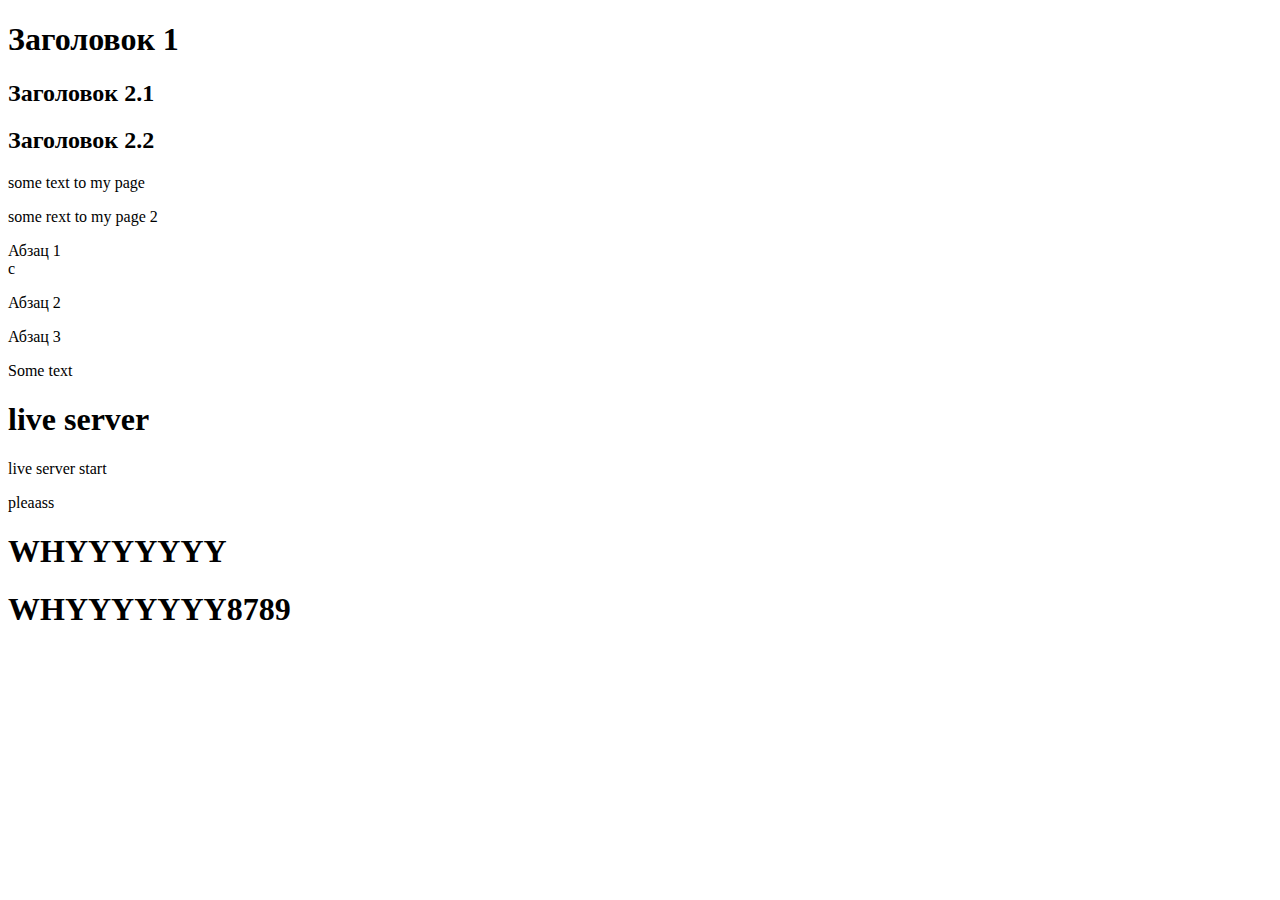
==== .vscode/index.html @ 38775ca8 "first commit" ====
<!DOCTYPE html>
<html lang="ru">
<head>
    <meta charset="UTF-8">
    <meta http-equiv="X-UA-Compatible" content="IE=edge">
    <meta name="viewport" content="width=device-width, initial-scale=1.0">
    <title>Portfolio</title>
    <link rel="stylesheet" href="./css/main.css">
</head>
<body>
    
    <h1>Заголовок 1</h1> 
    <h2 class="green">Заголовок 2.1</h2>
    <h2 class="red">Заголовок 2.2</h2>
    <p>some text to my page</p>
    <p>some rext to my page 2</p>
    <p>Абзац 1<br> с</p>
    <p>Абзац 2</p>
    <p>Абзац 3</p>
    <p> Some text</p>
    <h1>live server</h1>
    <p>live server start</p>
    <p>pleaass</p>
    <h1>WHYYYYYYY</h1>
    <h1>WHYYYYYYY8789</h1>

    

</body>
</html>
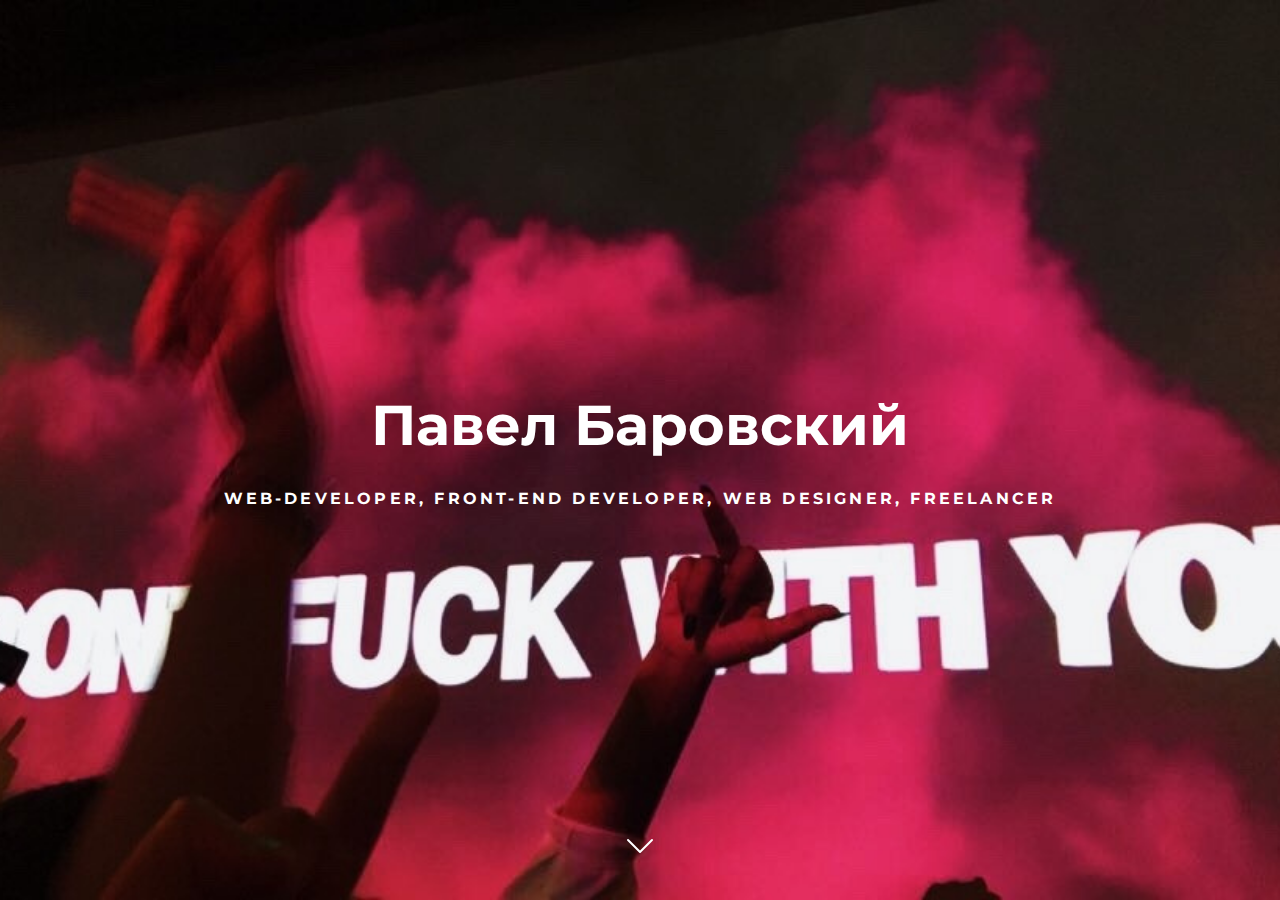
==== commit 7505db9e: "создание хедера" ====
--- a/.vscode/index.html
+++ b/.vscode/index.html
@@ -6,25 +6,18 @@
     <meta name="viewport" content="width=device-width, initial-scale=1.0">
     <title>Portfolio</title>
     <link rel="stylesheet" href="./css/main.css">
+    <link href="https://fonts.googleapis.com/css2?family=Montserrat:wght@400;600;700&display=swap" rel="stylesheet">
+    
 </head>
 <body>
     
-    <h1>Заголовок 1</h1> 
-    <h2 class="green">Заголовок 2.1</h2>
-    <h2 class="red">Заголовок 2.2</h2>
-    <p>some text to my page</p>
-    <p>some rext to my page 2</p>
-    <p>Абзац 1<br> с</p>
-    <p>Абзац 2</p>
-    <p>Абзац 3</p>
-    <p> Some text</p>
-    <h1>live server</h1>
-    <p>live server start</p>
-    <p>pleaass</p>
-    <h1>WHYYYYYYY</h1>
-    <h1>WHYYYYYYY8789</h1>
-
-    
+    <div class="header">
+        <h1 class="header-title">Павел Баровский</h1>
+        <p class="header-sybtitle">Web-developer, front-end developer, web Designer, freelancer</p>
+        <div class="header-arrow">
+            <img src="./img/header/chevron-down.svg" alt="arrow">
+        </div>
+    </div>  
 
 </body>
 </html>
--- a/.vscode/css/main.css
+++ b/.vscode/css/main.css
@@ -0,0 +1,50 @@
+body {
+    margin: 0; /*обнуляем отступы*/
+    font-family: 'Montserrat', sans-serif; /*шрифт на весь контент*/
+}
+
+.header {
+    position: relative;
+    display: flex; /*делаем флексбокс для хедера*/
+    flex-direction: column; /*выравнивание в колонку, основная ось Y*/
+    justify-content: center; /*выравнивание контента по центру Y*/
+    align-items: center; /*выравнивание контента по центру X*/
+
+    width: 100%; /*ширина*/
+    height: 100vh; /*высота без учета контента*/
+
+    background-color: dimgray;
+    background-image: url("./../img/header/header-bg.jpg"); /*из тек.дир/на уровень выше/хедер/файл*/
+    background-size: cover; /*полное заполнение сайта фотографией*/
+    background-position: center;
+}
+
+.header-title {
+    margin: 0;
+    margin-bottom: 25px;
+    font-weight: bold;
+    font-size: 56px;
+    line-height: 130%; /*1.3*56=72,8=130%*/
+    text-align: center;
+    color: #FFFFFF;
+}
+
+.header-sybtitle {
+    margin: 0;
+    font-weight: bold;
+    font-size: 16px;
+    line-height: 150%;
+    text-align: center;
+    letter-spacing: 0.2em; /*расстояние между буквами*/
+    text-transform: uppercase; /*заглавные букввы всему тексту*/
+    color: #FFFFFF;
+}
+
+.header-arrow {
+    width: 48px;
+    height: 48px;
+    position: absolute;
+    bottom: 30px;
+    left: 50%;
+    transform: translate(-50%, 0);
+}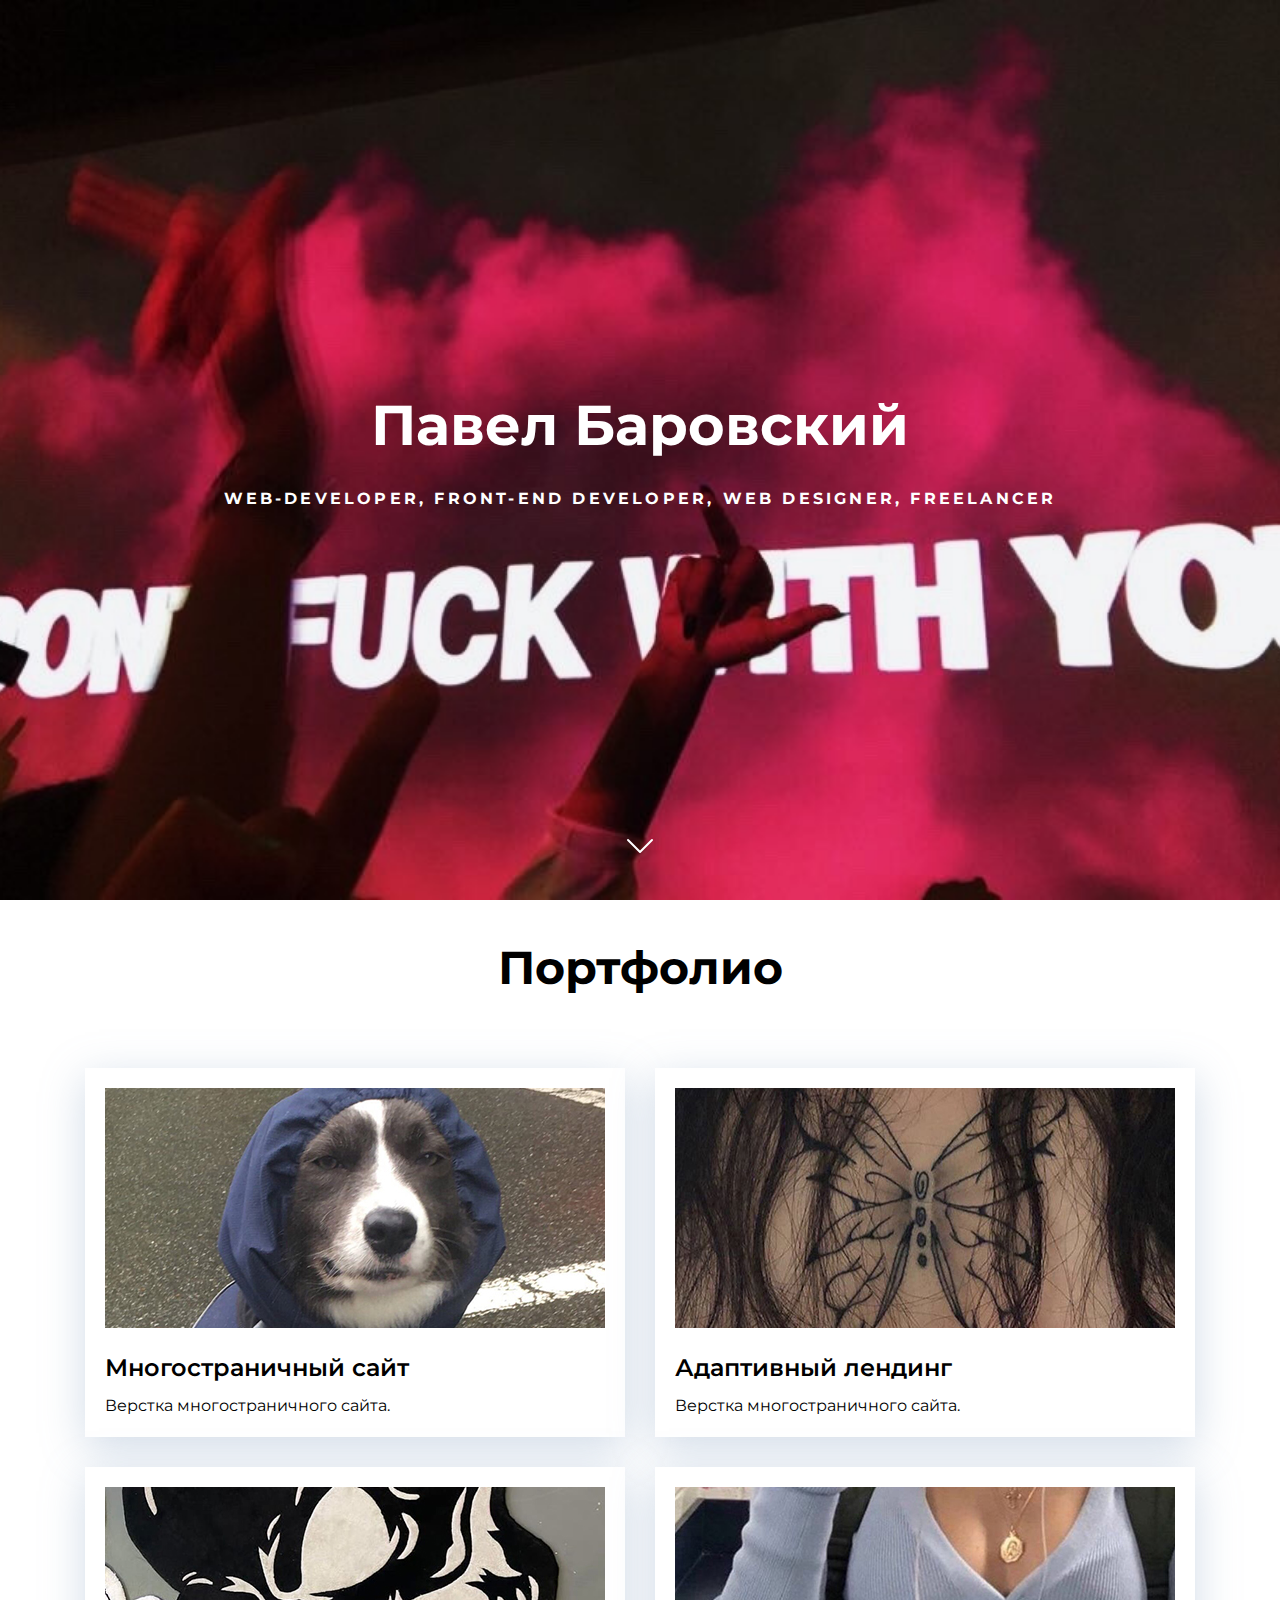
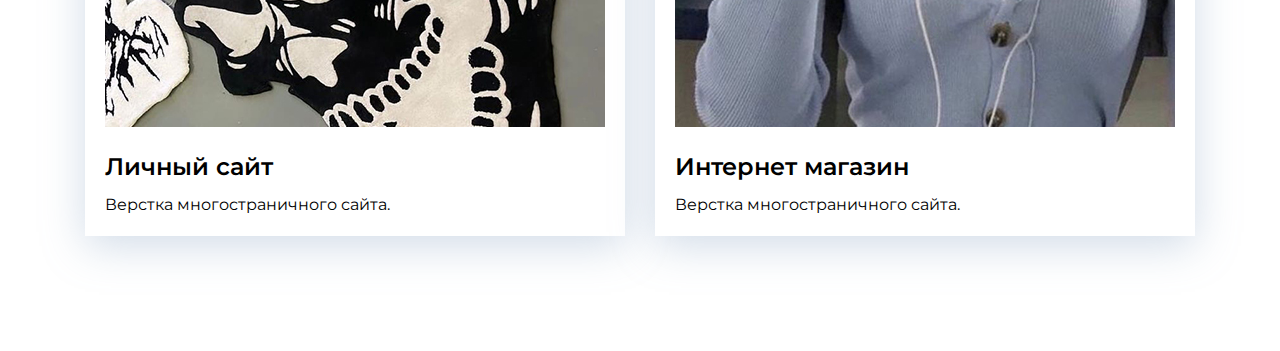
==== commit 26a2f328: "Добавление карточек портфолио" ====
--- a/.vscode/index.html
+++ b/.vscode/index.html
@@ -19,6 +19,51 @@
         </div>
     </div>  
 
+    <div class="portfolio">
+        <div class="container">
+            <h2 class="portfolio-header">Портфолио</h2>
+
+            <!-- porfolio-cards-wrapper -->
+            <div class="porfolio-cards-wrapper">
+
+                <!-- CARD  -->
+                <div class="card">
+                    <img class="card-img" src="./img/portfolio/m1.jpg" alt="Многостраничный сайт">
+                    <h3 class="card-title">Многостраничный сайт</h3>
+                    <p>Верстка многостраничного сайта.</p>
+                </div>
+                <!-- CARD END -->
+
+                <!-- CARD  -->
+                <div class="card">
+                    <img class="card-img" src="./img/portfolio/m2.jpg" alt="Адаптивный лендинг">
+                    <h3 class="card-title">Адаптивный лендинг</h3>
+                    <p>Верстка многостраничного сайта.</p>
+                </div>
+                <!-- CARD END -->
+
+                <!-- CARD  -->
+                <div class="card">
+                    <img class="card-img" src="./img/portfolio/m3.jpg" alt="Личный сайт ">
+                    <h3 class="card-title">Личный сайт </h3>
+                    <p>Верстка многостраничного сайта.</p>
+                </div>
+                <!-- CARD END -->
+
+                <!-- CARD  -->
+                <div class="card">
+                    <img class="card-img" src="./img/portfolio/m4.jpg" alt="Интернет магазин">
+                    <h3 class="card-title">Интернет магазин</h3>
+                    <p>Верстка многостраничного сайта.</p>
+                </div>
+                <!-- CARD END -->
+
+            </div>
+            <!-- porfolio-cards-wrapper END -->
+
+        </div>
+    </div>
+
 </body>
 </html>
 
--- a/.vscode/css/main.css
+++ b/.vscode/css/main.css
@@ -1,7 +1,24 @@
+* {  /* селектор для всех элементов страницы*/
+    box-sizing: border-box; /*все элементы будут определенной указанной ширины всегда*/
+}
+
 body {
     margin: 0; /*обнуляем отступы*/
     font-family: 'Montserrat', sans-serif; /*шрифт на весь контент*/
 }
+
+.container {
+    max-width: 1110px;
+    /*background-color: darkgray;*/
+    margin-left: auto;
+    margin-right: auto;
+}
+
+.none {  /* временно скрываем шапку */
+    display: none !important;
+}
+
+/* HEADER */
 
 .header {
     position: relative;
@@ -30,7 +47,7 @@
 }
 
 .header-sybtitle {
-    margin: 0;
+    margin: 0; /*внешний отступ со всех сторон*/
     font-weight: bold;
     font-size: 16px;
     line-height: 150%;
@@ -47,4 +64,63 @@
     bottom: 30px;
     left: 50%;
     transform: translate(-50%, 0);
+}
+
+/*PORTFOLIO*/
+.portfolio {
+    /*background-color: slategray;*/
+    padding-top: 80p; /* верхний отступ до хедера*/
+    padding-bottom: 115px; /* нижний отступ до подвала*/
+}
+
+.portfolio-header {
+    margin-bottom: 70px;
+    font-weight: bold;
+    font-size: 46px;
+    line-height: 130%;
+    text-align: center;
+    color: #000000;
+}
+
+.porfolio-cards-wrapper { /*правильное размещение карточек (флексбокс)*/
+    display: flex;
+    flex-wrap: wrap;
+    justify-content: space-between; /*выравнивание элементов по X, по краям контейнера*/
+}
+
+.card {
+    margin-bottom: 30px; /*наружний нижний отступ карточек*/
+    background-color: #FFFFFF;
+    max-width: 540px;
+    padding: 20px; /*внутренний отступ со всех сторон*/
+    box-sizing: border-box; /*ширина для блока включая контент, паддинги, рамки*/
+    box-shadow: 0px 10px 40px rgba(126, 155, 189, 0.35); /*тень карточек*/
+}
+
+.card:last-child {  /*псевдоселектор (выбираем последний элемент класса, последняя карточка)*/
+    margin-bottom: 0; /*убрали отступ под карточкой*/
+}
+
+.card:nth-last-child(2) {  /*псевдоселектор (выбираем элемент класса по номеру с конца, предпоследняя карточка)*/
+    margin-bottom: 0; /*убрали отступ под карточкой*/
+}
+
+.card-img {
+    margin-bottom: 20px;
+}
+
+.card-title {
+    margin: 0;
+    margin-bottom: 13px;
+    font-weight: 600;
+    font-size: 24px;
+    line-height: 130%;
+    color: #000000;
+}
+
+.card p { /*все теги p с классов card*/
+    font-size: 16px;
+    line-height: 130%;
+    color: #000000;
+    margin: 0;
 }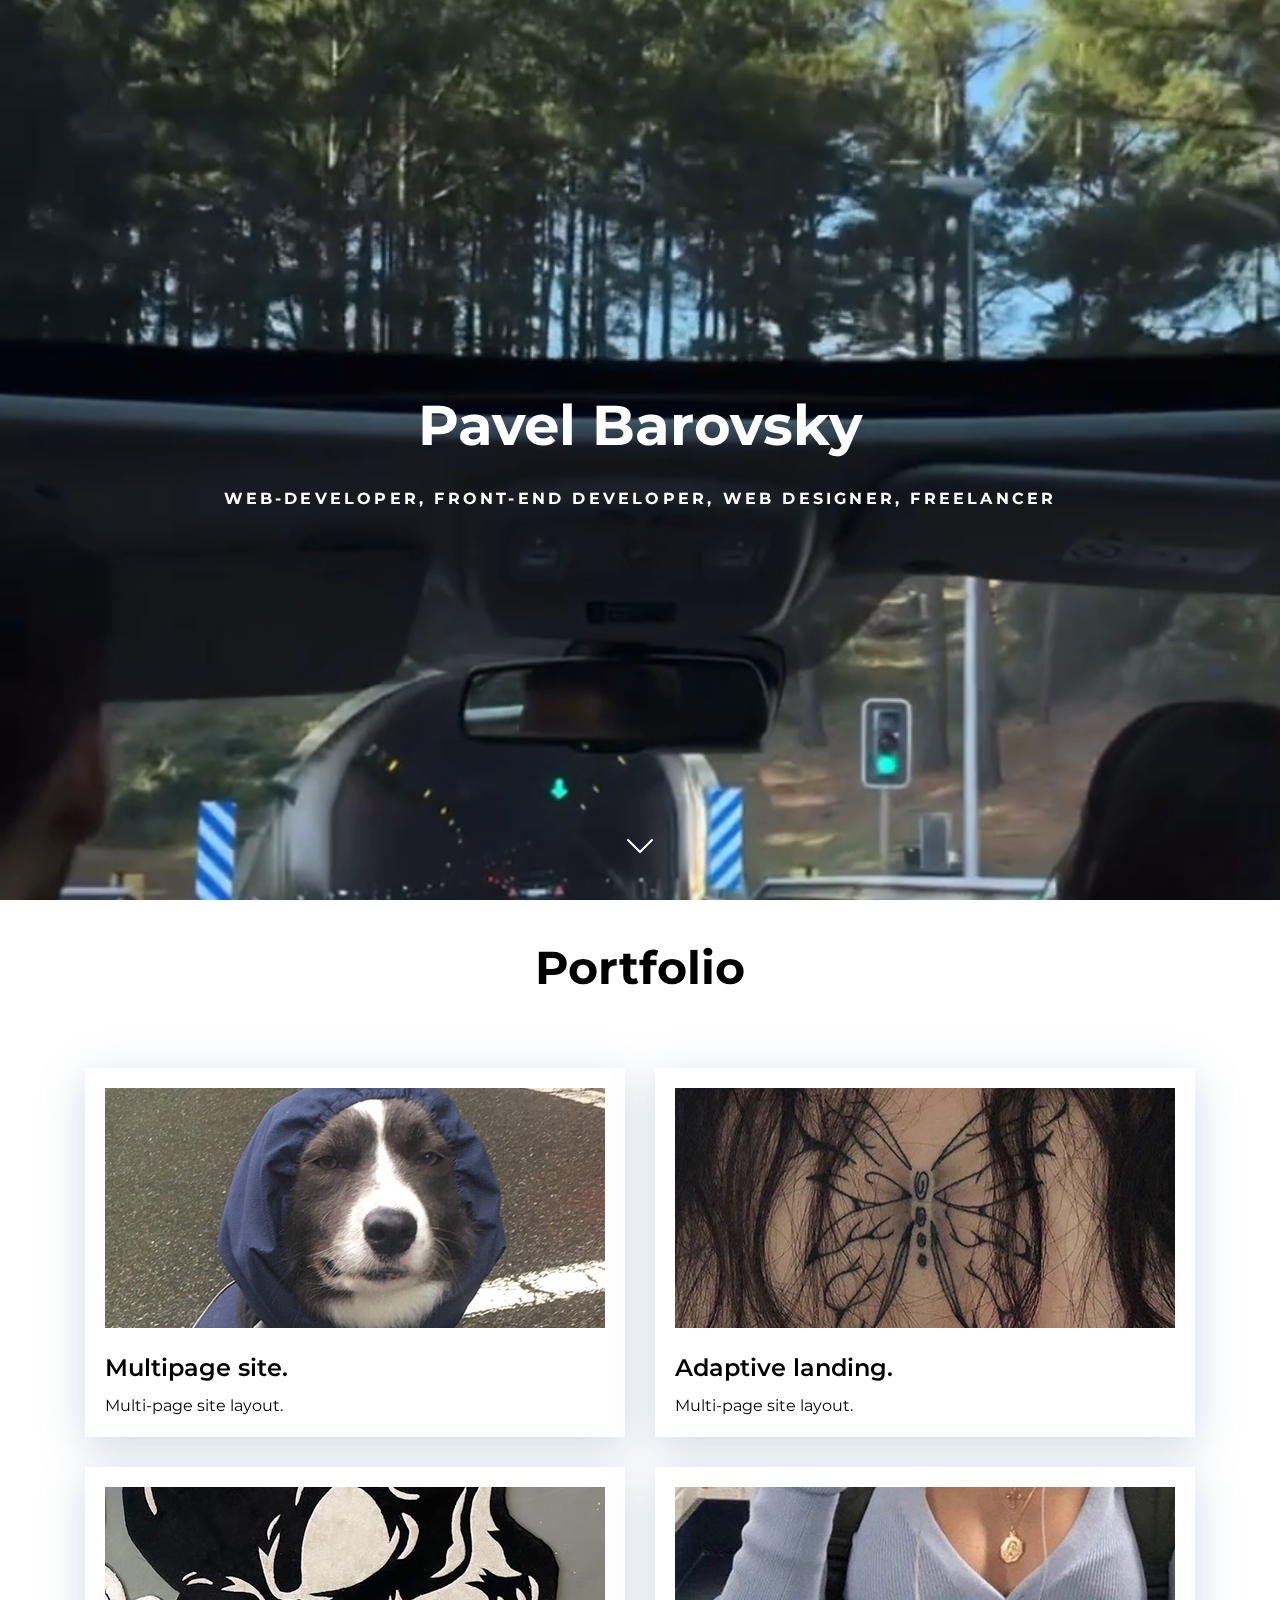
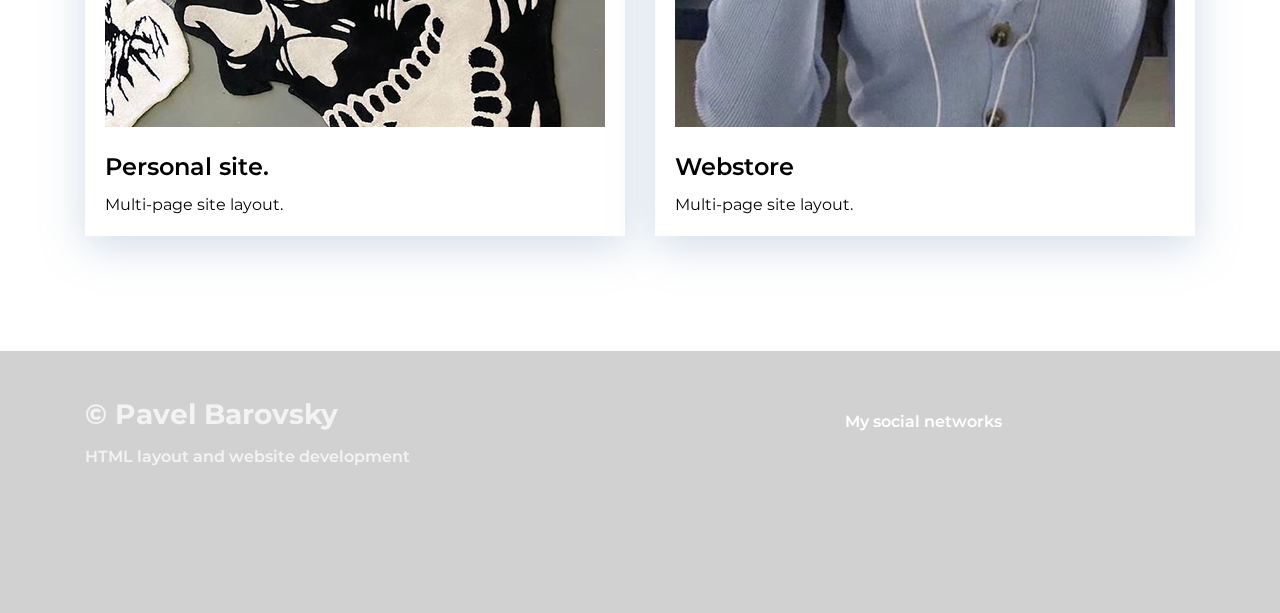
==== commit 684d5502: "перезалив" ====
--- a/.vscode/index.html
+++ b/.vscode/index.html
@@ -11,58 +11,101 @@
 </head>
 <body>
     
-    <div class="header">
-        <h1 class="header-title">Павел Баровский</h1>
+    <header class="header" id="header">
+        <h1 class="header-title">Pavel Barovsky</h1>
         <p class="header-sybtitle">Web-developer, front-end developer, web Designer, freelancer</p>
-        <div class="header-arrow">
+        <a href="#portfolio" class="header-arrow">
             <img src="./img/header/chevron-down.svg" alt="arrow">
-        </div>
-    </div>  
+        </a>
+    </header>  
 
-    <div class="portfolio">
+    <main>
+        <section class="portfolio" id="portfolio">
+            <div class="container">
+                <h2 class="portfolio-header">Portfolio</h2>
+
+                <!-- porfolio-cards-wrapper -->
+                <div class="porfolio-cards-wrapper">
+
+                    <!-- CARD  -->
+                    <div class="card">
+                        <a href="m1.html" class="card-link">
+                            <img class="card-img" src="./img/portfolio/m1.jpg" alt="Многостраничный сайт">
+                            <h3 class="card-title">Multipage site.</h3>
+                            <p>Multi-page site layout.</p>
+                        </a>
+                    </div>
+                    <!-- CARD END -->
+
+                    <!-- CARD  -->
+                    <div class="card">
+                        <a href="m1.html" class="card-link">
+                            <img class="card-img" src="./img/portfolio/m2.jpg" alt="Адаптивный лендинг">
+                            <h3 class="card-title">Adaptive landing.</h3>
+                            <p>Multi-page site layout.</p>
+                        </a>
+                    </div>
+                    <!-- CARD END -->
+
+                    <!-- CARD  -->
+                    <div class="card">
+                        <a href="m1.html" class="card-link">
+                            <img class="card-img" src="./img/portfolio/m3.jpg" alt="Личный сайт ">
+                            <h3 class="card-title">Personal site.</h3>
+                            <p>Multi-page site layout.</p>
+                        </a>
+                    </div>
+                    <!-- CARD END -->
+
+                    <!-- CARD  -->
+                    <div class="card">
+                        <a href="m1.html" class="card-link">
+                            <img class="card-img" src="./img/portfolio/m4.jpg" alt="Интернет магазин">
+                            <h3 class="card-title">Webstore</h3>
+                            <p>Multi-page site layout.</p>
+                        </a>
+                    </div>
+                    <!-- CARD END -->
+                </div>
+                <!-- porfolio-cards-wrapper END -->
+            </div>
+    </section>
+    </main>
+
+    <footer class="footer">
         <div class="container">
-            <h2 class="portfolio-header">Портфолио</h2>
-
-            <!-- porfolio-cards-wrapper -->
-            <div class="porfolio-cards-wrapper">
-
-                <!-- CARD  -->
-                <div class="card">
-                    <img class="card-img" src="./img/portfolio/m1.jpg" alt="Многостраничный сайт">
-                    <h3 class="card-title">Многостраничный сайт</h3>
-                    <p>Верстка многостраничного сайта.</p>
+            <div class="footer-row">
+                <div class="footer-copyright footer-col">
+                    <div class="footer-copyright-name">© Pavel Barovsky</div>
+                    <p>HTML layout and website development</p> 
                 </div>
-                <!-- CARD END -->
-
-                <!-- CARD  -->
-                <div class="card">
-                    <img class="card-img" src="./img/portfolio/m2.jpg" alt="Адаптивный лендинг">
-                    <h3 class="card-title">Адаптивный лендинг</h3>
-                    <p>Верстка многостраничного сайта.</p>
-                </div>
-                <!-- CARD END -->
-
-                <!-- CARD  -->
-                <div class="card">
-                    <img class="card-img" src="./img/portfolio/m3.jpg" alt="Личный сайт ">
-                    <h3 class="card-title">Личный сайт </h3>
-                    <p>Верстка многостраничного сайта.</p>
-                </div>
-                <!-- CARD END -->
-
-                <!-- CARD  -->
-                <div class="card">
-                    <img class="card-img" src="./img/portfolio/m4.jpg" alt="Интернет магазин">
-                    <h3 class="card-title">Интернет магазин</h3>
-                    <p>Верстка многостраничного сайта.</p>
-                </div>
-                <!-- CARD END -->
+                    <!-- ICONS -->
+                    <div class="footer-icons footer-col">
+                        <p>My social networks</p>
+                        <div class="footer-icons-row">
+                            <a href="https://vk.com/pbarovsky">
+                                <img src="./img/icons/vk.svg" alt="">
+                            </a>
+                            <a href="https://www.instagram.com/whatdefuckiwish/">
+                                <img src="./img/icons/instagram.svg" alt="">
+                            </a>
+                            <a href="https://github.com/pavelbarovsky">
+                                <img src="./img/icons/github.svg" alt="">
+                            </a>
+                        </div>
+                    </div>
+                    <!-- ICONS END -->
 
             </div>
-            <!-- porfolio-cards-wrapper END -->
+        </div>
+    </footer>
 
-        </div>
-    </div>
+    <!--библиотеки и плагигы-->
+    <script src="./libs/jquery/jquery-3.6.0.min.js"></script>
+    <script src="./libs/vide/jquery.vide.min.js"></script>
+
+    <!--собственные скрипыт и вызовы библиотек-->
+    <script src="./js/main.js"></script>
 
 </body>
 </html>
--- a/.vscode/css/main.css
+++ b/.vscode/css/main.css
@@ -1,5 +1,9 @@
 * {  /* селектор для всех элементов страницы*/
     box-sizing: border-box; /*все элементы будут определенной указанной ширины всегда*/
+}
+
+html {  /* плавная прокрутка страницы*/
+    scroll-behavior: smooth;
 }
 
 body {
@@ -30,8 +34,8 @@
     width: 100%; /*ширина*/
     height: 100vh; /*высота без учета контента*/
 
-    background-color: dimgray;
-    background-image: url("./../img/header/header-bg.jpg"); /*из тек.дир/на уровень выше/хедер/файл*/
+    /*background-color: dimgray;*/
+    /*background-image: url("./../img/header/header-bg.jpg"); /*из тек.дир/на уровень выше/хедер/файл*/
     background-size: cover; /*полное заполнение сайта фотографией*/
     background-position: center;
 }
@@ -92,9 +96,25 @@
     margin-bottom: 30px; /*наружний нижний отступ карточек*/
     background-color: #FFFFFF;
     max-width: 540px;
-    padding: 20px; /*внутренний отступ со всех сторон*/
     box-sizing: border-box; /*ширина для блока включая контент, паддинги, рамки*/
     box-shadow: 0px 10px 40px rgba(126, 155, 189, 0.35); /*тень карточек*/
+    transition: transform 0.2s ease-in; /*плавная анимация вверх при наведении на карточку*/
+}
+
+.card:hover {
+    transform: translateY(-15px); /*чтобы при наведении карточка поднималась вверх по Y*/
+}
+
+.card-link {
+    padding: 20px; /*внутренний отступ со всех сторон*/
+    color:#000000; /*чтобы ссылка всегда была черной*/
+    text-decoration: none; /*убрали подчеркивание ссылки карточки*/
+    display: block; /*чтобы ссылка оборачивала всю карточку*/
+    transition: color 0.2s ease-in; /*плавная анимация смены цвета при наведении на карточку*/
+}
+
+.card-link:hover {
+    color:dimgray; /*чтобы при наведение на карточку текст становился цветной*/
 }
 
 .card:last-child {  /*псевдоселектор (выбираем последний элемент класса, последняя карточка)*/
@@ -115,12 +135,126 @@
     font-weight: 600;
     font-size: 24px;
     line-height: 130%;
-    color: #000000;
 }
 
 .card p { /*все теги p с классов card*/
     font-size: 16px;
     line-height: 130%;
-    color: #000000;
-    margin: 0;
+    margin: 0;
+}
+
+/* footer */
+
+.footer {
+    background-color: #d1d1d1;
+    padding-top: 45px;
+    padding-bottom: 130px; 
+    color: #FFFFFF;
+}
+
+.footer-row {  /*выравнивание контента в ряд*/
+    display: flex;  
+    flex-direction: row; /*в ряд*/
+    justify-content: space-between; /*выравнивание внутри ряда по Х*/
+}
+
+.footer-col {  /*для контактов, кнопок и иконок общее свойство*/
+    max-width: 350px;
+    flex-grow: 1; /* делает пространство каждого блока до 350px*/
+}
+
+.footer-copyright {
+    color: #f3f3f3;
+    line-height: 1.3;
+    flex-grow: 1; /* делает пространство каждого блока до 350px*/
+}
+
+.footer-copyright-name {
+    font-weight: bold;
+    font-size: 28px;
+    line-height: 130%;
+    margin-bottom: 15px;
+    align-items: center; /*выравнивание по центру*/
+}
+
+.footer-copyright p {
+    font-weight: 600;
+    font-size: 16px;
+    margin: 0;
+    margin-bottom: 15px;
+    align-items: center; /*выравнивание по центру*/
+}
+
+.footer-icons p {
+    font-weight: 600;
+    font-size: 16px;
+    line-height: 1.3;
+}
+
+.footer-icons-row {
+    display: flex; /*выравнивание иконок в ряд*/
+    align-items: center; /*выравнивание по центру*/
+}
+
+.footer-icons-row > * + * {  /*селектор выбирает теги на первом уровне вложенности внутри этого класса (ссылки)*/
+    margin-left: 30px;       /*плюс звездочка - выбираем соседа от выбранной ссылки*/
+}                            /* первая ссылка не будет выбрана, поэтому нет отступа слева*/
+
+
+/*project*/
+
+.project {
+    padding: 80px 0 120px 0;
+    text-align: center;
+}
+
+.project-header {
+    margin: 0;
+    margin-bottom: 40px; /*отступ от заголовка к картинке*/
+
+    font-weight: bold;
+    font-size: 46px;
+    line-height: 1.3%;
+}
+
+.project-img {
+    margin-bottom: 70px; /*отступ от картинки к тексту*/
+}
+
+.projects-descriptions {
+    max-width: 730px;
+    margin-bottom: 60px;
+    margin-left: auto;
+    margin-right: auto;
+}
+
+projects-descriptions p {
+    font-size: 16px;
+    line-height: 1.5;
+    margin-top: 0;
+    margin-bottom: 15px;
+}
+
+.project-btn-back {
+    display: inline-block;
+    height: 60px;
+    padding-left: 30px;
+    padding-right: 30px;   
+
+    border: 3px solid #000000; /*окантовка кнопки*/
+    border-radius: 50px;
+
+    color: black;
+    font-weight: bold;
+    font-size: 16px;
+    line-height: 54px;
+    text-transform: uppercase;
+    text-transform: none;
+
+    transition: all 0.2s ease-in; /*плавная анимация для всей кнопки*/
+}
+
+.project-btn-back:hover {
+    background-color: #000000;
+    color: #FFFFFF;
 }